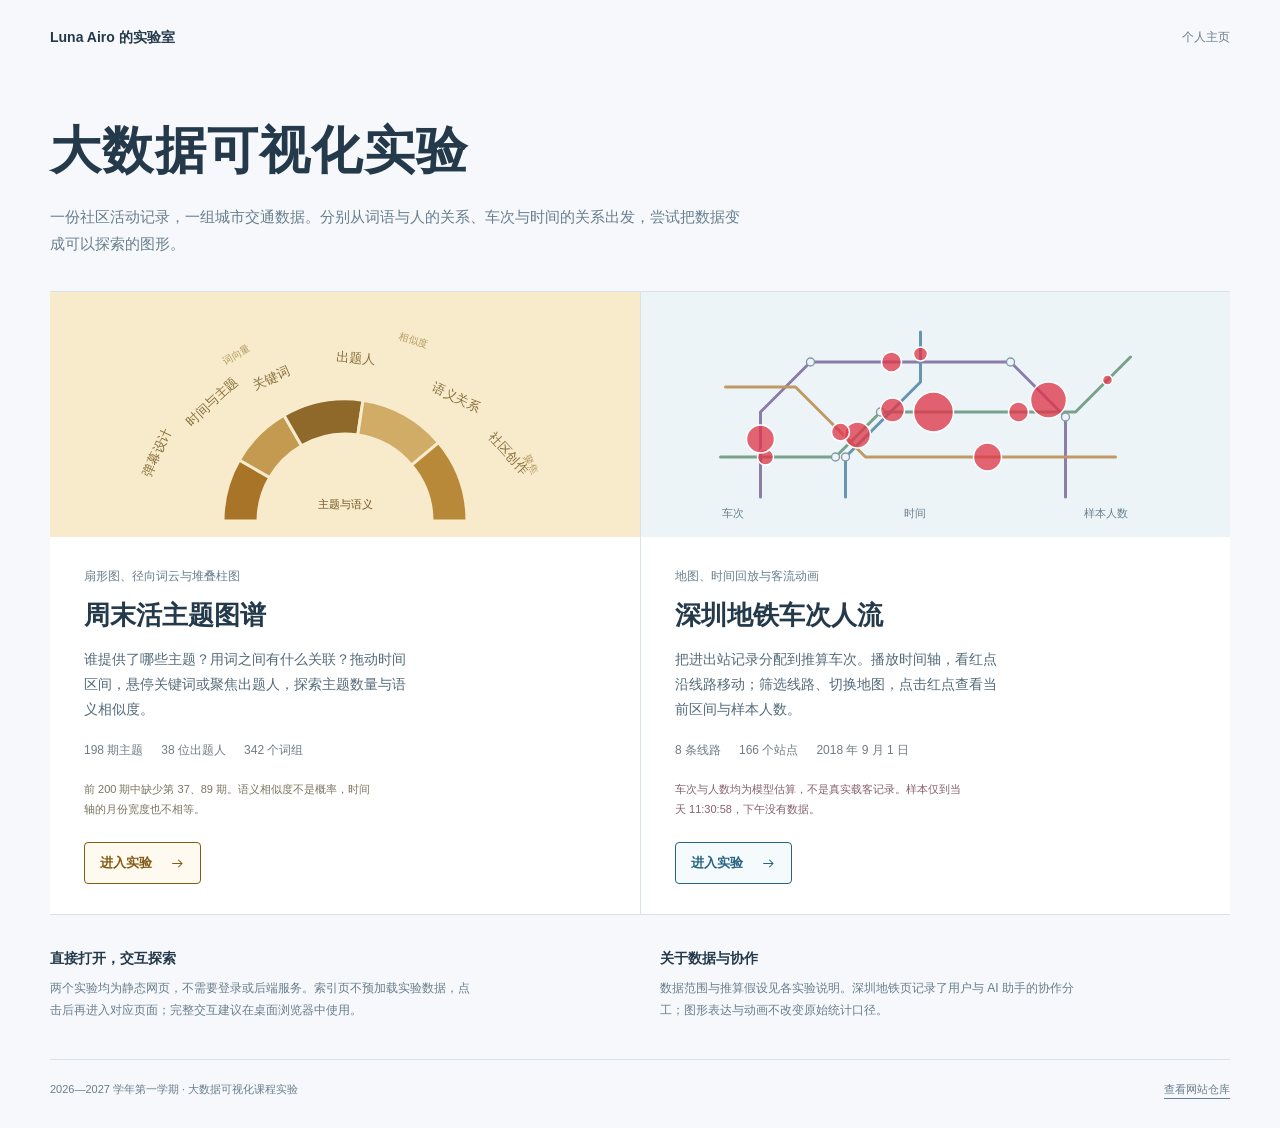
==== experiment/index.html @ b0531f4c "Add visualization experiments and experiment directory" ====
<!doctype html>
<html lang="zh-CN">
<head>
  <meta charset="utf-8">
  <meta name="viewport" content="width=device-width, initial-scale=1">
  <meta name="description" content="大数据可视化实验：周末活主题与语义关系、深圳地铁估算车次人流回放。">
  <title>大数据可视化实验</title>
  <style>
    :root{color-scheme:light;--ink:#243a4b;--muted:#687e8d;--paper:#f6f8fb;--gold:#ab7c25;--blue:#266482;--red:#df3648}
    *{box-sizing:border-box}body{margin:0;background:var(--paper);color:var(--ink);font:15px/1.8 "Microsoft YaHei UI","PingFang SC",sans-serif}a{color:inherit;text-underline-offset:5px}a:focus-visible{outline:3px solid #3986b1;outline-offset:6px;border-radius:2px}.shell{width:min(1180px,calc(100% - 64px));margin:auto}.top{display:flex;justify-content:space-between;align-items:center;padding:25px 0;color:var(--muted);font-size:12px}.top a{text-decoration:none}.top a:hover{text-decoration:underline}.site-name{font-weight:650;color:var(--ink);font-size:14px}.intro{padding:42px 0 34px}.intro h1{font-size:clamp(30px,4.6vw,51px);font-weight:600;line-height:1.35;letter-spacing:.025em;margin:0 0 17px}.intro p{margin:0;color:var(--muted);max-width:690px;font-size:15px}.experiments{display:grid;grid-template-columns:1fr 1fr;border-top:1px solid #d7e1e8;border-bottom:1px solid #d7e1e8;background:white}.experiment{min-width:0;display:flex;flex-direction:column}.experiment+.experiment{border-left:1px solid #d7e1e8}.preview{height:245px;overflow:hidden;margin:0;display:grid;place-items:center}.preview svg{width:100%;height:100%;display:block}.weekend .preview{background:#f7ebcb}.metro .preview{background:#edf4f8}.content{padding:29px 34px 30px;display:flex;flex-direction:column;flex:1}.medium{margin:0 0 8px;color:var(--muted);font-size:12px}.content h2{margin:0 0 12px;font-size:26px;font-weight:600;line-height:1.5}.content h2 a{text-decoration:none}.content h2 a:hover{text-decoration:underline}.description{margin:0 0 18px;max-width:43ch;color:#536a79;font-size:14px}.facts{display:flex;flex-wrap:wrap;gap:8px 18px;margin:0 0 18px;font-size:12px;color:#6e7d85}.facts span{white-space:nowrap}.notice{font-size:11px;line-height:1.8;color:#7b745f;margin:0 0 23px;max-width:47ch}.metro .notice{color:#86616b}.open{align-self:flex-start;display:inline-flex;align-items:center;gap:18px;text-decoration:none;border:1px solid currentColor;border-radius:4px;padding:8px 15px;font-size:13px;font-weight:600;margin-top:auto}.weekend .open{color:#825b15;background:#fffaf0}.metro .open{color:var(--blue);background:#f5fafc}.open:hover{background:#f0f3f6}.open svg{width:15px;height:15px}.use{display:grid;grid-template-columns:1fr 1fr;gap:40px;padding:31px 0 38px}.use h2{margin:0 0 7px;font-size:14px;font-weight:600}.use p{margin:0;color:var(--muted);font-size:12px;max-width:63ch}.footer{display:flex;justify-content:space-between;align-items:center;gap:18px;border-top:1px solid #d7e1e8;padding:20px 0 28px;font-size:11px;color:var(--muted)}.footer a{white-space:nowrap}.skip{position:absolute;left:16px;top:-100px;background:white;padding:8px 14px;z-index:10}.skip:focus{top:10px}
    @media(min-width:1500px){.intro{padding-top:60px}.preview{height:280px}}
    @media(max-width:760px){.shell{width:calc(100% - 32px)}.top{padding:19px 0;font-size:11px;gap:14px}.intro{padding:28px 0}.intro p{font-size:13px}.experiments{grid-template-columns:1fr}.experiment+.experiment{border-left:0;border-top:1px solid #d7e1e8}.preview{height:210px}.content{padding:25px}.content h2{font-size:23px}.description{max-width:none}.use{grid-template-columns:1fr;gap:23px;padding:27px 0}.footer{align-items:flex-start;font-size:10px}}
    @media(prefers-reduced-motion:reduce){*{scroll-behavior:auto}}
  </style>
</head>
<body>
  <a class="skip" href="#experiments">跳到实验</a>
  <div class="shell">
    <nav class="top" aria-label="站点导航"><span class="site-name">Luna Airo 的实验室</span><a href="https://lunaairo271-jpg.github.io/">个人主页</a></nav>
    <header class="intro"><h1>大数据可视化实验</h1><p>一份社区活动记录，一组城市交通数据。分别从词语与人的关系、车次与时间的关系出发，尝试把数据变成可以探索的图形。</p></header>
    <main>
      <section class="experiments" id="experiments" aria-label="两个可视化实验">
        <article class="experiment weekend" aria-labelledby="weekend-title">
          <figure class="preview" aria-label="扇形图与径向词云的图形示意">
            <svg viewBox="0 0 560 245" aria-hidden="true" focusable="false">
              <g transform="translate(280 229)" stroke="#f7ebcb" stroke-width="3">
                <path d="M-122 0A122 122 0 0 1-105.7-61L-75.3-43.5A87 87 0 0 0-87 0Z" fill="#a77428"/>
                <path d="M-105.7-61A122 122 0 0 1-61-105.7L-43.5-75.3A87 87 0 0 0-75.3-43.5Z" fill="#c39a50"/>
                <path d="M-61-105.7A122 122 0 0 1 18-120.7L12.8-86.1A87 87 0 0 0-43.5-75.3Z" fill="#8f6929"/>
                <path d="M18-120.7A122 122 0 0 1 93.5-78.4L66.6-55.9A87 87 0 0 0 12.8-86.1Z" fill="#d1ac66"/>
                <path d="M93.5-78.4A122 122 0 0 1 122 0L87 0A87 87 0 0 0 66.6-55.9Z" fill="#b88938"/>
              </g>
              <g fill="#886f3b" font-family="Microsoft YaHei UI,sans-serif" font-size="13">
                <text x="85" y="186" transform="rotate(-65 85 186)">弹幕设计</text><text x="126" y="135" transform="rotate(-43 126 135)">时间与主题</text>
                <text x="190" y="98" transform="rotate(-24 190 98)">关键词</text><text x="271" y="69" transform="rotate(4 271 69)">出题人</text>
                <text x="366" y="98" transform="rotate(26 366 98)">语义关系</text><text x="423" y="145" transform="rotate(48 423 145)">社区创作</text>
              </g>
              <g fill="#b49a63" font-family="Microsoft YaHei UI,sans-serif" font-size="10"><text x="160" y="73" transform="rotate(-30 160 73)">词向量</text><text x="333" y="47" transform="rotate(17 333 47)">相似度</text><text x="458" y="165" transform="rotate(62 458 165)">聚焦</text></g>
              <text x="280" y="216" text-anchor="middle" fill="#735623" font-family="Microsoft YaHei UI,sans-serif" font-size="11">主题与语义</text>
            </svg>
          </figure>
          <div class="content">
            <p class="medium">扇形图、径向词云与堆叠柱图</p>
            <h2 id="weekend-title"><a href="./weekend_visualization/index.html">周末活主题图谱</a></h2>
            <p class="description">谁提供了哪些主题？用词之间有什么关联？拖动时间区间，悬停关键词或聚焦出题人，探索主题数量与语义相似度。</p>
            <p class="facts"><span>198 期主题</span><span>38 位出题人</span><span>342 个词组</span></p>
            <p class="notice">前 200 期中缺少第 37、89 期。语义相似度不是概率，时间轴的月份宽度也不相等。</p>
            <a class="open" href="./weekend_visualization/index.html" aria-label="进入周末活主题图谱">进入实验<svg viewBox="0 0 20 20" fill="none" stroke="currentColor" stroke-width="1.4" aria-hidden="true"><path d="M3 10h13m-5-5 5 5-5 5"/></svg></a>
          </div>
        </article>
        <article class="experiment metro" aria-labelledby="metro-title">
          <figure class="preview" aria-label="地铁线路与大小不同的人流红点的图形示意">
            <svg viewBox="0 0 560 245" fill="none" aria-hidden="true" focusable="false">
              <g stroke-width="3" stroke-linecap="round" stroke-linejoin="round"><path d="M65 165H180L225 120H420L475 65" stroke="#79a28b"/><path d="M105 205V120L155 70H355L410 125V205" stroke="#8b7ca9"/><path d="M190 205V165L265 90V40" stroke="#6795b0"/><path d="M70 95H140L210 165H460" stroke="#bf9a64"/></g>
              <g fill="#edf4f8" stroke="#8599a7" stroke-width="1.4"><circle cx="180" cy="165" r="4"/><circle cx="225" cy="120" r="4"/><circle cx="410" cy="125" r="4"/><circle cx="190" cy="165" r="4"/><circle cx="155" cy="70" r="4"/><circle cx="355" cy="70" r="4"/></g>
              <g fill="#df3648" fill-opacity=".77" stroke="#fff" stroke-width="1.5"><circle cx="110" cy="165" r="8"/><circle cx="202" cy="143" r="13"/><circle cx="278" cy="120" r="20"/><circle cx="363" cy="120" r="10"/><circle cx="452" cy="88" r="5"/><circle cx="105" cy="147" r="14"/><circle cx="236" cy="70" r="10"/><circle cx="393" cy="108" r="18"/><circle cx="265" cy="62" r="7"/><circle cx="237" cy="118" r="12"/><circle cx="185" cy="140" r="9"/><circle cx="332" cy="165" r="14"/></g>
              <g fill="#697f8e" stroke="none" font-family="Microsoft YaHei UI,sans-serif" font-size="11"><text x="66" y="225">车次</text><text x="248" y="225">时间</text><text x="428" y="225">样本人数</text></g>
            </svg>
          </figure>
          <div class="content">
            <p class="medium">地图、时间回放与客流动画</p>
            <h2 id="metro-title"><a href="./shenzhen_metro_visualization/index.html">深圳地铁车次人流</a></h2>
            <p class="description">把进出站记录分配到推算车次。播放时间轴，看红点沿线路移动；筛选线路、切换地图，点击红点查看当前区间与样本人数。</p>
            <p class="facts"><span>8 条线路</span><span>166 个站点</span><span>2018 年 9 月 1 日</span></p>
            <p class="notice">车次与人数均为模型估算，不是真实载客记录。样本仅到当天 11:30:58，下午没有数据。</p>
            <a class="open" href="./shenzhen_metro_visualization/index.html" aria-label="进入深圳地铁车次人流">进入实验<svg viewBox="0 0 20 20" fill="none" stroke="currentColor" stroke-width="1.4" aria-hidden="true"><path d="M3 10h13m-5-5 5 5-5 5"/></svg></a>
          </div>
        </article>
      </section>
      <section class="use" aria-label="浏览说明">
        <div><h2>直接打开，交互探索</h2><p>两个实验均为静态网页，不需要登录或后端服务。索引页不预加载实验数据，点击后再进入对应页面；完整交互建议在桌面浏览器中使用。</p></div>
        <div><h2>关于数据与协作</h2><p>数据范围与推算假设见各实验说明。深圳地铁页记录了用户与 AI 助手的协作分工；图形表达与动画不改变原始统计口径。</p></div>
      </section>
    </main>
    <footer class="footer"><span>2026—2027 学年第一学期 · 大数据可视化课程实验</span><a href="https://github.com/lunaairo271-jpg/lunaairo271-jpg.github.io" target="_blank" rel="noopener noreferrer">查看网站仓库</a></footer>
  </div>
</body>
</html>
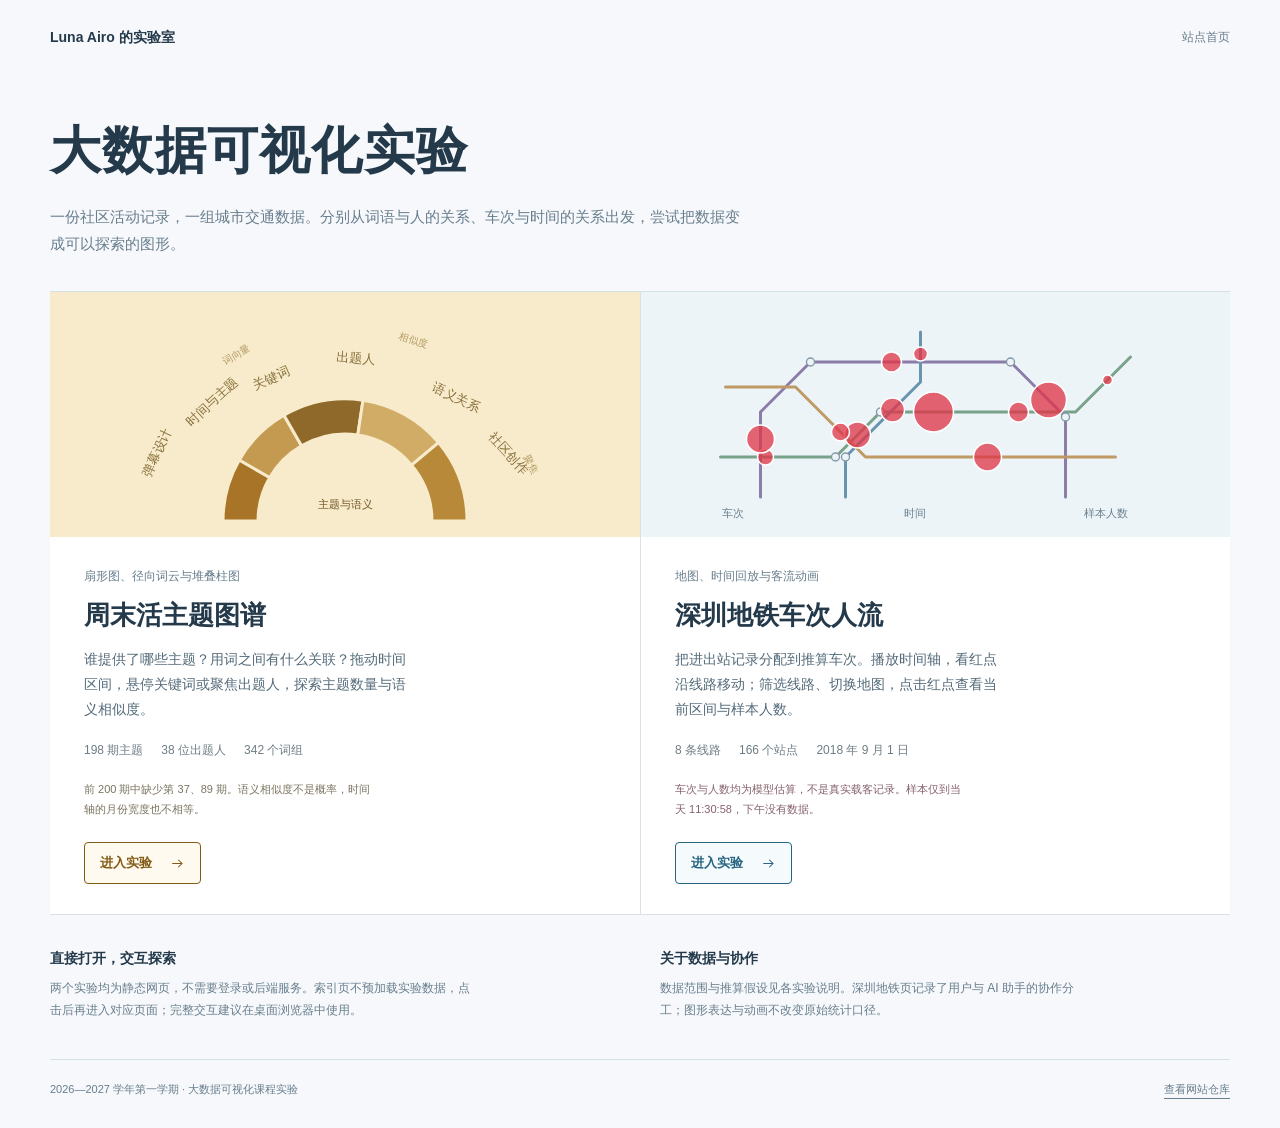
==== commit 62891aea: "Use visualization directory as site homepage" ====
--- a/experiment/index.html
+++ b/experiment/index.html
@@ -16,7 +16,7 @@
 <body>
   <a class="skip" href="#experiments">跳到实验</a>
   <div class="shell">
-    <nav class="top" aria-label="站点导航"><span class="site-name">Luna Airo 的实验室</span><a href="https://lunaairo271-jpg.github.io/">个人主页</a></nav>
+    <nav class="top" aria-label="站点导航"><span class="site-name">Luna Airo 的实验室</span><a href="https://lunaairo271-jpg.github.io/">站点首页</a></nav>
     <header class="intro"><h1>大数据可视化实验</h1><p>一份社区活动记录，一组城市交通数据。分别从词语与人的关系、车次与时间的关系出发，尝试把数据变成可以探索的图形。</p></header>
     <main>
       <section class="experiments" id="experiments" aria-label="两个可视化实验">
